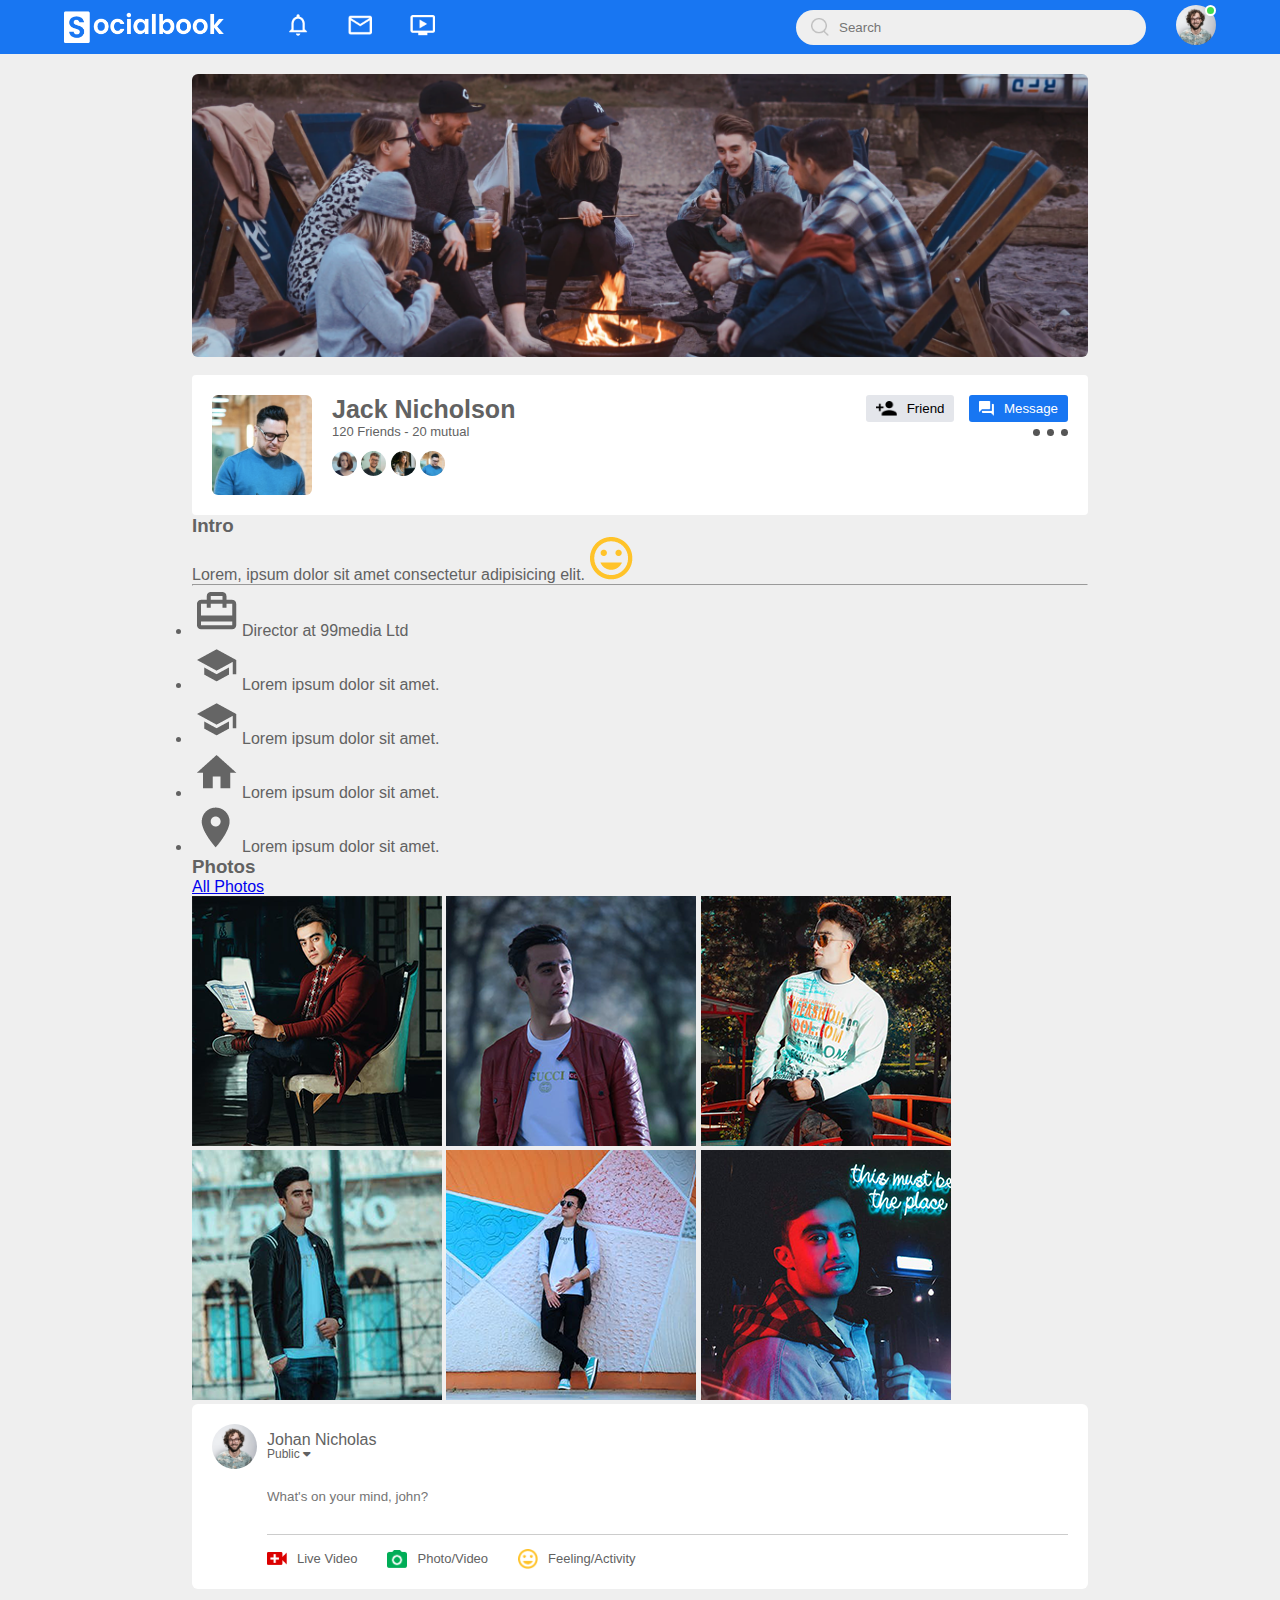
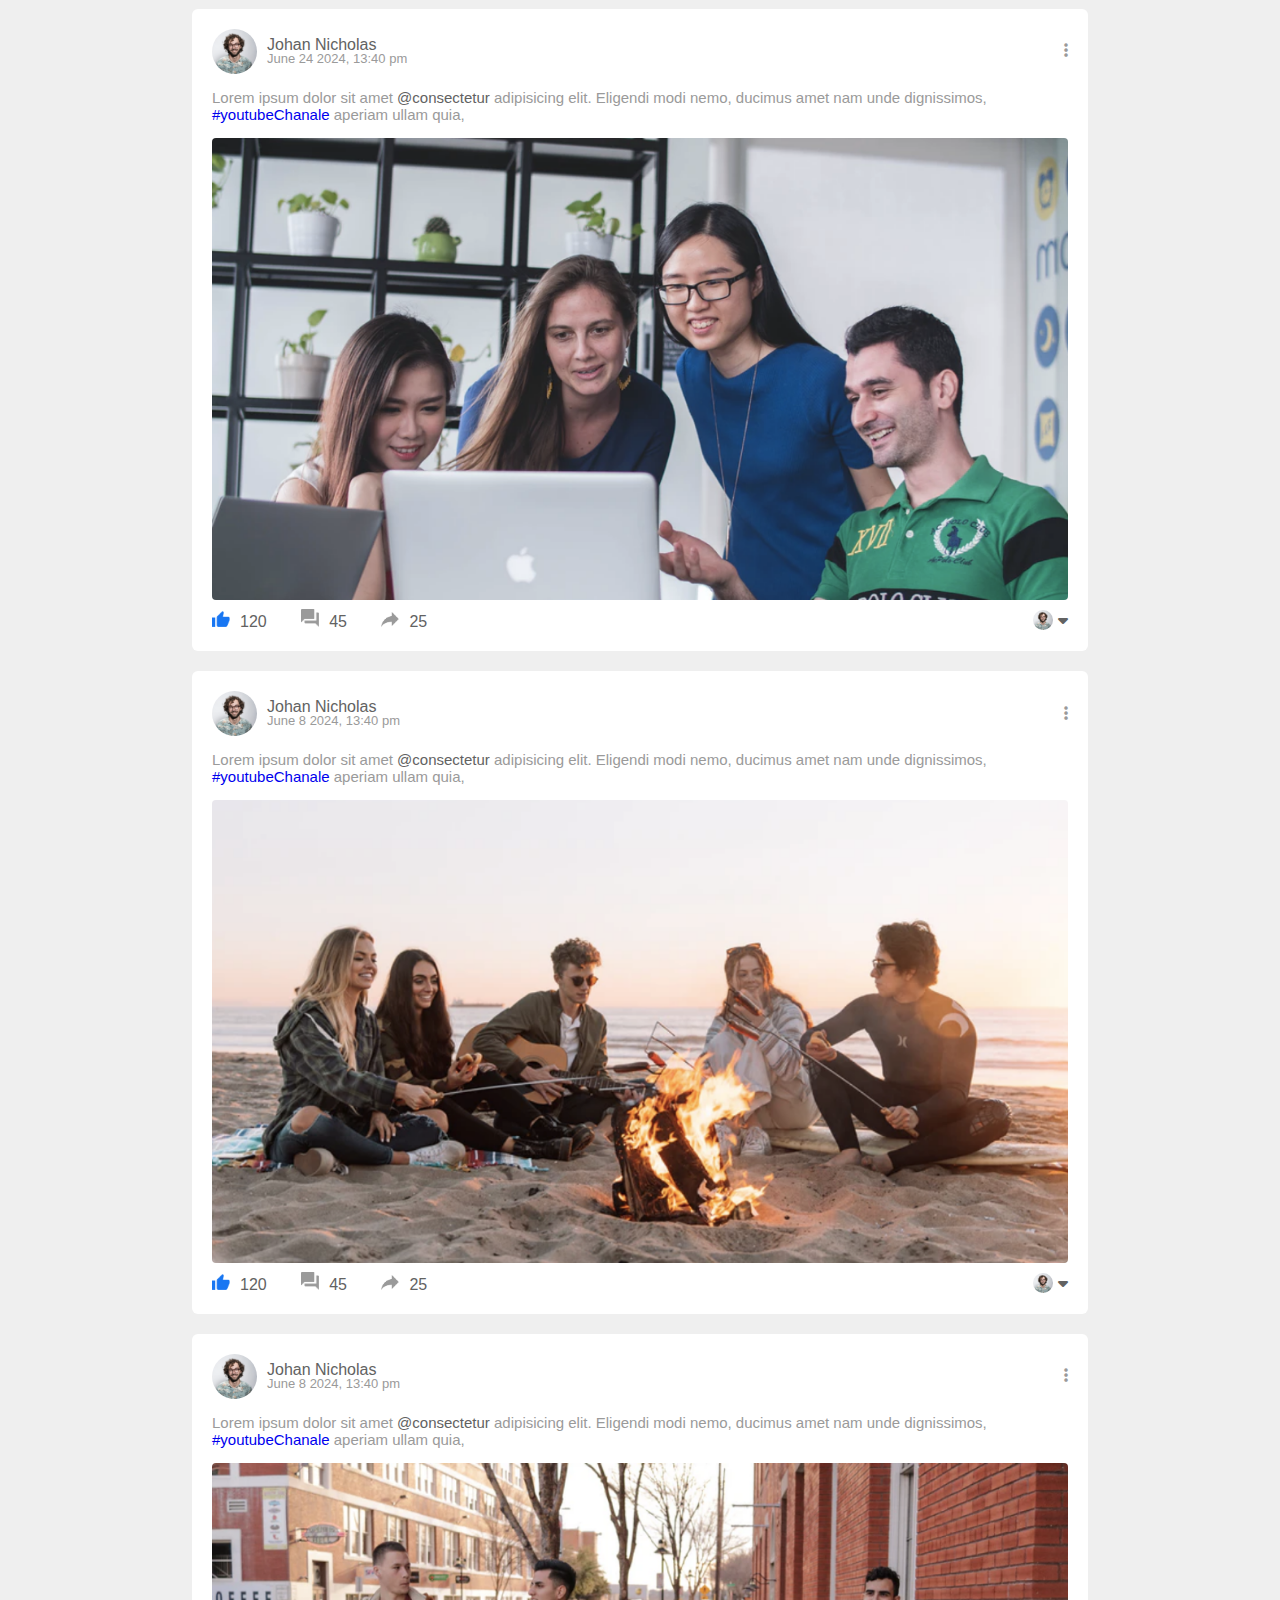
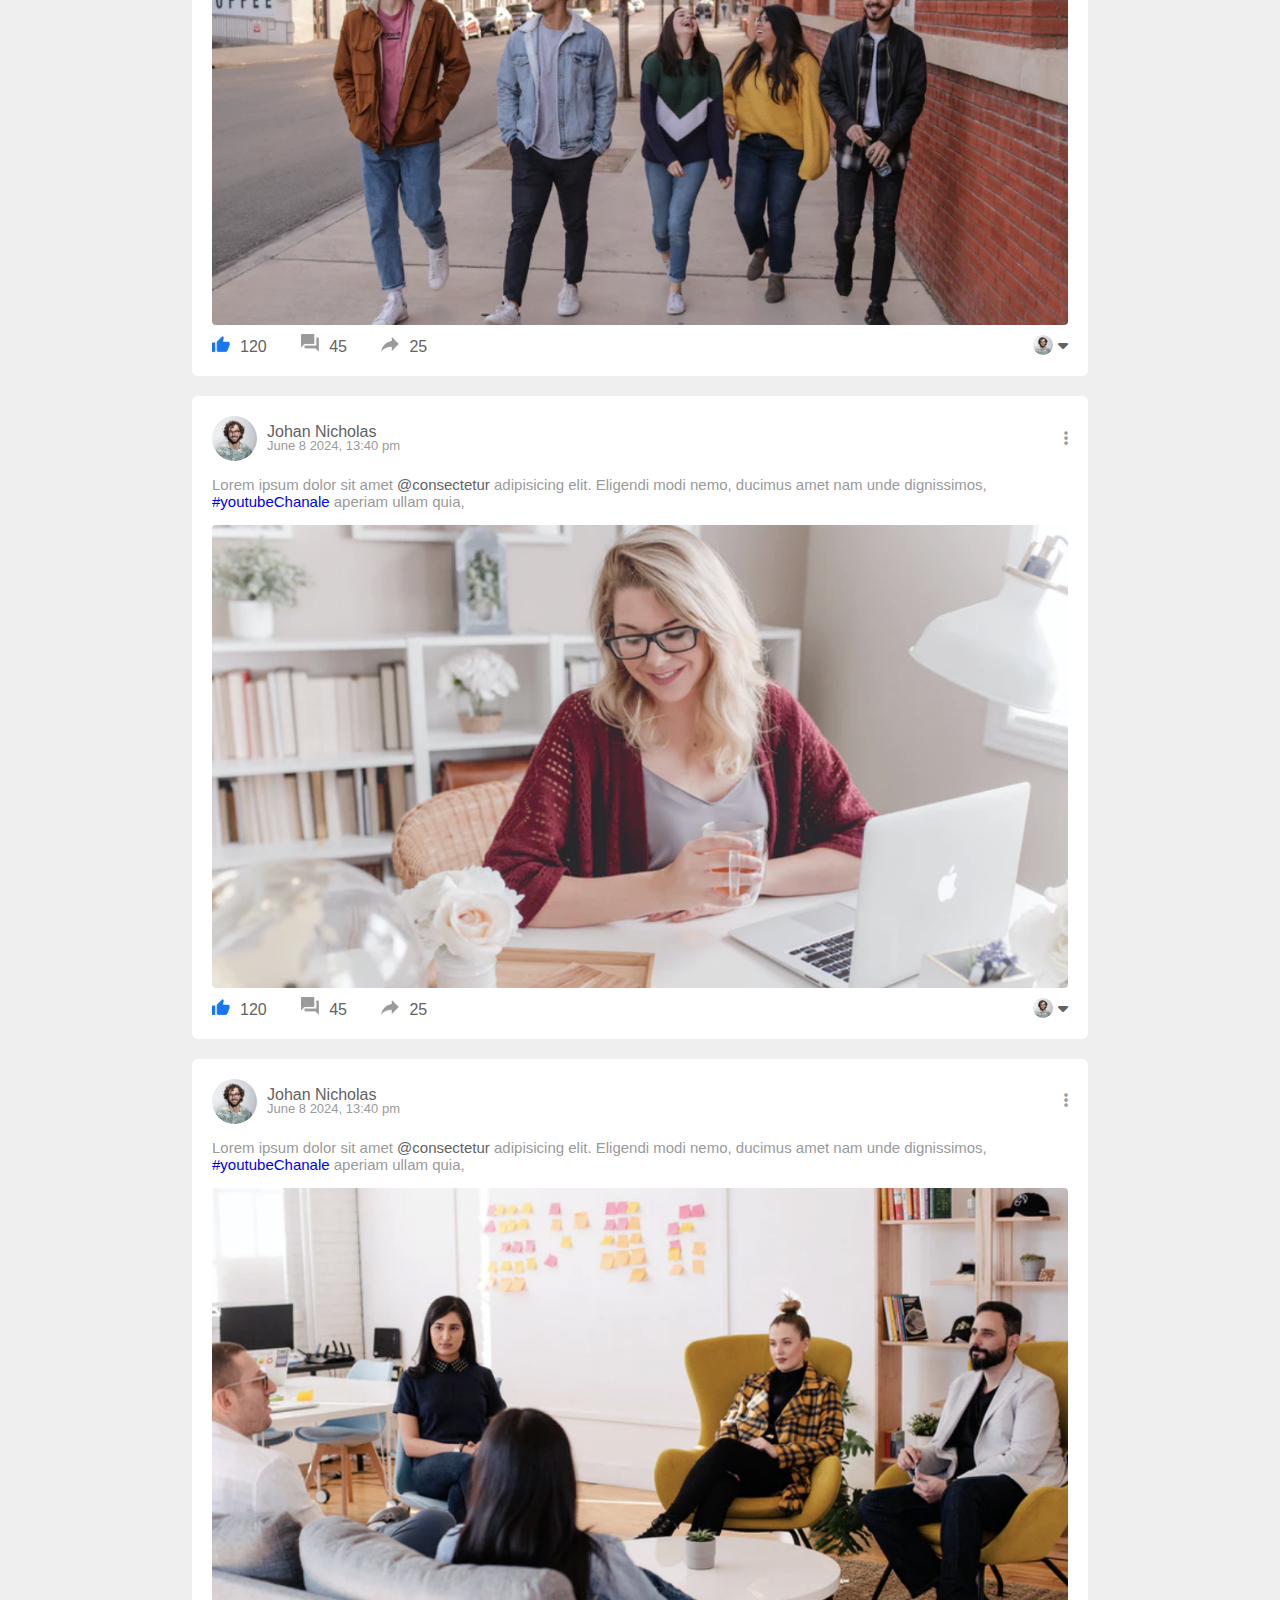
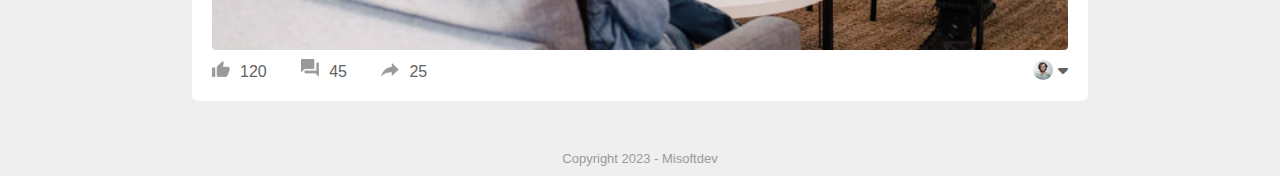
==== profile.html @ ec177a95 "Update profile.html" ====
<!DOCTYPE html>
<html lang="en">
  <head>
    <meta charset="UTF-8" />
    <meta http-equiv="X-UA-Compatible" content="IE=edge" />
    <meta name="viewport" content="width=device-width, initial-scale=1.0" />
    <title>Profile Page - SocialBook</title>
    <meta
      name="description"
      content=" this is meta description for Simentic Eliment"
    />
    <meta name="keywords" content="HTML,css, Javascript, Simentic Eliment" />
    <!-- <meta http-equiv="refresh" content="0; url=https://ahzassociates.co.uk/" />
    <meta http-equiv="refresh" content="5" /> -->
    <link
      rel="stylesheet"
      href="https://cdnjs.cloudflare.com/ajax/libs/font-awesome/6.4.0/css/all.min.css"
      crossorigin="anonymous"
      referrerpolicy="no-referrer"
    />
    <link rel="stylesheet" href="style.css" />
  </head>
  <body>
    <header>
      <nav>
        <div class="nav__left">
          <img src="images/logo.png" class="logo" />
          <ul>
            <li><img src="images/notification.png" /></li>
            <li><img src="images/inbox.png" /></li>
            <li><img src="images/video.png" /></li>
          </ul>
        </div>
        <div class="nav__right">
          <div class="search__box">
            <img src="images/search.png" />
            <input type="text" placeholder="Search" />
          </div>
          <div class="nav__user-icon online" onclick="settingsMenuToggle()">
            <img src="images/profile-pic.png" alt="" />
          </div>
        </div>
        <!-- Setting section Menu-->
        <div class="settings__menu">
          <div id="dark__btn" class="dark__btn-on">
            <span></span>
          </div>

          <div class="setting__menu-inner">
            <div class="user__profile">
              <img src="images/profile-pic.png" alt="" />
              <div>
                <p>Johan Nicholas</p>
                <a href="#"> See Your Profile</a>
              </div>
            </div>
            <hr />
            <div class="user__profile">
              <img src="images/feedback.png" alt="" />
              <div>
                <p>Give Feedback</p>
                <a href="#">Hepl Us to improve the new Design</a>
              </div>
            </div>
            <hr />

            <div class="settings__links">
              <img src="images/setting.png" class="settings__icon" />
              <a href="#"
                >Settings & Privacy
                <img src="images/arrow.png" width="10px" alt=""
              /></a>
            </div>

            <div class="settings__links">
              <img src="images/help.png" class="settings__icon" />
              <a href="#"
                >Help & Support <img src="images/arrow.png" width="10px" alt=""
              /></a>
            </div>

            <div class="settings__links">
              <img src="images/display.png" class="settings__icon" />
              <a href="#"
                >Display & Accessibility
                <img src="images/arrow.png" width="10px" alt=""
              /></a>
            </div>

            <div class="settings__links">
              <img src="images/logout.png" class="settings__icon" />
              <a href="#"
                >Logout <img src="images/arrow.png" width="10px" alt=""
              /></a>
            </div>
          </div>
        </div>
      </nav>
    </header>

    <!-- Profile Page -->
    <div class="profile__container">
      <img src="images/cover.png" class="cover_img" />
      <div class="profile_details">
        <div class="pd_left">
          <div class="pd-row">
            <img src="images/profile.png" class="pd-image" />
            <div class="">
              <h3>Jack Nicholson</h3>
              <p>120 Friends - 20 mutual</p>
              <img src="images/member-1.png" alt="" />
              <img src="images/member-2.png" alt="" />
              <img src="images/member-3.png" alt="" />
              <img src="images/member-4.png" alt="" />
            </div>
          </div>
        </div>
        <div class="pd_right">
          <button type="button">
            <img src="images/add-friends.png" alt="" />Friend
          </button>
          <button type="button">
            <img src="images/message.png" alt="" /> Message
          </button>
          <br />
          <a href="#"><img src="images/more.png" /></a>
        </div>
      </div>

      <div class="profile__info">
        <div class="info__col">
          <div class="profile_intro">
            <h3>Intro</h3>
            <p class="intro-text">
              Lorem, ipsum dolor sit amet consectetur adipisicing elit.
              <img src="images/feeling.png" alt="" />
            </p>
            <hr />
            <ul>
              <li>
                <img src="images/profile-job.png" alt="" />Director at 99media
                Ltd
              </li>
              <li>
                <img src="images/profile-study.png" alt="" />Lorem ipsum dolor
                sit amet.
              </li>
              <li>
                <img src="images/profile-study.png" alt="" />Lorem ipsum dolor
                sit amet.
              </li>
              <li>
                <img src="images/profile-home.png" alt="" />Lorem ipsum dolor
                sit amet.
              </li>
              <li>
                <img src="images/profile-location.png" alt="" />Lorem ipsum
                dolor sit amet.
              </li>
            </ul>
          </div>

          <div class="profile_intro">
            <div class="title-box">
              <h3>Photos</h3>
              <a href="#">All Photos</a>
            </div>
           
            <div class="photo-box">
              <div>
                <img src="images/photo1.png" alt="" />
                <img src="images/photo2.png" alt="" />
                <img src="images/photo3.png" alt="" />
                <img src="images/photo4.png" alt="" />
                <img src="images/photo5.png" alt="" />
                <img src="images/photo6.png" alt="" />
              </div>
            </div>
          </div>
        </div>

        <div class="post__col">
          <div class="write__post-container">
            <div class="user__profile">
              <img src="images/profile-pic.png" alt="" />
              <div>
                <p>Johan Nicholas</p>
                <small>Public <i class="fa-solid fa-caret-down"></i></small>
              </div>
            </div>
            <div class="post__input-container">
              <textarea
                rows="3"
                placeholder="What's on your mind, john?"
              ></textarea>
              <div class="add__post-link">
                <a href="#"
                  ><img src="images/live-video.png" alt="" />Live Video</a
                >
                <a href="#"><img src="images/photo.png" alt="" />Photo/Video</a>
                <a href="#"
                  ><img src="images/feeling.png" alt="" />Feeling/Activity</a
                >
              </div>
            </div>
          </div>
          <div class="post__container">
            <div class="post__row">
              <div class="user__profile">
                <img src="images/profile-pic.png" alt="" />
                <div>
                  <p>Johan Nicholas</p>
                  <span>June 24 2024, 13:40 pm</span>
                </div>
              </div>
              <a href="#"><i class="fa-solid fa-ellipsis-vertical"></i></a>
            </div>

            <p class="post__text">
              Lorem ipsum dolor sit amet <span>@consectetur</span> adipisicing
              elit. Eligendi modi nemo, ducimus amet nam unde dignissimos,
              <a href="#">#youtubeChanale</a> aperiam ullam quia,
            </p>
            <img src="images/feed-image-1.png" class="post-img" />

            <div class="post__row">
              <div class="activity__icons">
                <div><img src="images/like-blue.png" alt="" />120</div>
                <div><img src="images/comments.png" alt="" />45</div>
                <div><img src="images/share.png" alt="" />25</div>
              </div>
              <div class="post__profile-icons">
                <img src="images/profile-pic.png" alt="" />
                <i class="fa-solid fa-caret-down"></i>
              </div>
            </div>
          </div>

          <div class="post__container">
            <div class="post__row">
              <div class="user__profile">
                <img src="images/profile-pic.png" alt="" />
                <div>
                  <p>Johan Nicholas</p>
                  <span>June 8 2024, 13:40 pm</span>
                </div>
              </div>
              <a href="#"><i class="fa-solid fa-ellipsis-vertical"></i></a>
            </div>

            <p class="post__text">
              Lorem ipsum dolor sit amet <span>@consectetur</span> adipisicing
              elit. Eligendi modi nemo, ducimus amet nam unde dignissimos,
              <a href="#">#youtubeChanale</a> aperiam ullam quia,
            </p>
            <img src="images/feed-image-2.png" class="post-img" />

            <div class="post__row">
              <div class="activity__icons">
                <div><img src="images/like-blue.png" alt="" />120</div>
                <div><img src="images/comments.png" alt="" />45</div>
                <div><img src="images/share.png" alt="" />25</div>
              </div>
              <div class="post__profile-icons">
                <img src="images/profile-pic.png" alt="" />
                <i class="fa-solid fa-caret-down"></i>
              </div>
            </div>
          </div>
          <div class="post__container">
            <div class="post__row">
              <div class="user__profile">
                <img src="images/profile-pic.png" alt="" />
                <div>
                  <p>Johan Nicholas</p>
                  <span>June 8 2024, 13:40 pm</span>
                </div>
              </div>
              <a href="#"><i class="fa-solid fa-ellipsis-vertical"></i></a>
            </div>

            <p class="post__text">
              Lorem ipsum dolor sit amet <span>@consectetur</span> adipisicing
              elit. Eligendi modi nemo, ducimus amet nam unde dignissimos,
              <a href="#">#youtubeChanale</a> aperiam ullam quia,
            </p>
            <img src="images/feed-image-3.png" class="post-img" />

            <div class="post__row">
              <div class="activity__icons">
                <div><img src="images/like-blue.png" alt="" />120</div>
                <div><img src="images/comments.png" alt="" />45</div>
                <div><img src="images/share.png" alt="" />25</div>
              </div>
              <div class="post__profile-icons">
                <img src="images/profile-pic.png" alt="" />
                <i class="fa-solid fa-caret-down"></i>
              </div>
            </div>
          </div>
          <div class="post__container">
            <div class="post__row">
              <div class="user__profile">
                <img src="images/profile-pic.png" alt="" />
                <div>
                  <p>Johan Nicholas</p>
                  <span>June 8 2024, 13:40 pm</span>
                </div>
              </div>
              <a href="#"><i class="fa-solid fa-ellipsis-vertical"></i></a>
            </div>

            <p class="post__text">
              Lorem ipsum dolor sit amet <span>@consectetur</span> adipisicing
              elit. Eligendi modi nemo, ducimus amet nam unde dignissimos,
              <a href="#">#youtubeChanale</a> aperiam ullam quia,
            </p>
            <img src="images/feed-image-4.png" class="post-img" />

            <div class="post__row">
              <div class="activity__icons">
                <div><img src="images/like-blue.png" alt="" />120</div>
                <div><img src="images/comments.png" alt="" />45</div>
                <div><img src="images/share.png" alt="" />25</div>
              </div>
              <div class="post__profile-icons">
                <img src="images/profile-pic.png" alt="" />
                <i class="fa-solid fa-caret-down"></i>
              </div>
            </div>
          </div>

          <div class="post__container">
            <div class="post__row">
              <div class="user__profile">
                <img src="images/profile-pic.png" alt="" />
                <div>
                  <p>Johan Nicholas</p>
                  <span>June 8 2024, 13:40 pm</span>
                </div>
              </div>
              <a href="#"><i class="fa-solid fa-ellipsis-vertical"></i></a>
            </div>
            <p class="post__text">
              Lorem ipsum dolor sit amet <span>@consectetur</span> adipisicing
              elit. Eligendi modi nemo, ducimus amet nam unde dignissimos,
              <a href="#">#youtubeChanale</a> aperiam ullam quia,
            </p>
            <img src="images/feed-image-5.png" class="post-img" />

            <div class="post__row">
              <div class="activity__icons">
                <div><img src="images/like.png" alt="" />120</div>
                <div><img src="images/comments.png" alt="" />45</div>
                <div><img src="images/share.png" alt="" />25</div>
              </div>
              <div class="post__profile-icons">
                <img src="images/profile-pic.png" alt="" />
                <i class="fa-solid fa-caret-down"></i>
              </div>
            </div>
          </div>
        </div>
      </div>
    </div>

    <footer>
      <div class="footer">
        <p>Copyright 2023 - Misoftdev</p>
      </div>
    </footer>

    <script src="script.js"></script>
  </body>
</html>
---- style.css ----
* {
  margin: 0;
  padding: 0;
  box-sizing: border-box;
  font-family: "poppins", sans-serif;
}
:root {
  --body-color: #efefef;
  --nav-color: #1876f2;
  --bg-color: #fff;
  --gray-color: #626262;
}
.dark__theme {
  --body-color: #0a0a0a;
  --nav-color: #000;
  --bg-color: #000;
  --gray-color: #efefef;
}

body {
  background: var(--body-color);
  transition: background 0.3s;
}
nav {
  display: flex;
  align-items: center;
  justify-content: space-between;
  background: var(--nav-color);
  padding: 5px 5%;
  position: sticky;
  top: 0;
  z-index: 999;
}
.logo {
  width: 160px;
  margin-right: 45px;
}
.nav__left,
.nav__right {
  display: flex;
  align-items: center;
}
.nav__left ul li {
  list-style: none;
  display: inline-block;
}
.nav__left ul li img {
  width: 28px;
  margin: 0 15px;
}
.nav__user-icon img {
  width: 40px;
  border-radius: 50%;
  cursor: pointer;
}
.search__box {
  background: var(--body-color);
  width: 350px;
  border-radius: 20px;
  display: flex;
  align-items: center;
  padding: 0 15px;
}
.search__box img {
  width: 18px;
}
.search__box input {
  width: 100%;
  background: transparent;
  padding: 10px;
  outline: none;
  border: 0;
}
.nav__user-icon {
  margin-left: 30px;
}
.online {
  position: relative;
}
.online::after {
  content: "";
  width: 7px;
  height: 7px;
  border: 2px solid #fff;
  border-radius: 50%;
  background: #41db51;
  position: absolute;
  top: 0;
  right: 0;
}
.container {
  display: flex;
  justify-content: space-between;
  padding: 13px 5%;
}
.left__sidebar {
  flex-basis: 25%;
  position: sticky;
  top: 70px;
  align-self: flex-start;
}
.right__sidebar {
  background: var(--bg-color);
  flex-basis: 25%;
  position: sticky;
  top: 70px;
  align-self: flex-start;
  padding: 20px;
  border-radius: 4px;
  color: var(--gray-color);
}
.main__content {
  width: 47%;
}
.imp__links a,
.shortcut__links a {
  text-decoration: none;
  display: flex;
  align-items: center;
  margin-bottom: 30px;
  color: var(--gray-color);
  width: fit-content;
}
.imp__links a img {
  width: 25px;
  margin-right: 15px;
}
.imp__links a:last-child {
  color: var(--nav-color);
}
.imp__links {
  border-bottom: 1px solid #ccc;
}
.shortcut__links a img {
  width: 40px;
  border-radius: 4px;
  margin-right: 15px;
}
.shortcut__links p {
  margin: 25px 0;
  color: var(--gray-color);
  font-weight: 500;
}
.sidbar__title {
  display: flex;
  align-items: center;
  justify-content: space-between;
  margin-bottom: 18px;
}
.right__sidebar h4 {
  font-weight: 600;
  font-size: 16px;
}
.sidbar__title a {
  text-decoration: none;
  color: #1876f2;
  font-size: 12px;
}
.event {
  display: flex;
  font-size: 14px;
  margin-bottom: 20px;
}
.left__event {
  border-radius: 10px;
  height: 65px;
  width: 65px;
  margin-right: 15px;
  padding-top: 10px;
  text-align: center;
  position: relative;
  overflow: hidden;
  box-shadow: 0 0 10px rgba(0, 0, 0, 0.1);
}
.event p {
  font-size: 12px;
}
.event a {
  font-size: 12px;
  text-decoration: none;
  color: #1876f2;
}
.left__event span {
  position: absolute;
  bottom: 0;
  left: 0;
  width: 100%;
  background: #1876f2;
  color: var(--bg-color);
  font-size: 10px;
  padding: 4px 0;
}
.sidbar__ads {
  width: 100%;
  margin-bottom: 20px;
  border-radius: 4px;
}
.online__list {
  display: flex;
  align-items: center;
  margin-bottom: 20px;
}
.online__list .online img {
  width: 40px;
  border-radius: 50%;
}
.online__list .online {
  width: 40px;
  border-radius: 50%;
  margin-right: 15px;
}
.online__list .online::after {
  top: unset;
  bottom: 5px;
}
.story__gallery {
  display: flex;
  justify-content: space-between;
  margin-bottom: 20px;
}
.story {
  flex-basis: 18%;
  padding-top: 32%;
  position: relative;
  background-position: center;
  background-size: cover;
  border-radius: 10px;
}
.story img {
  position: absolute;
  width: 45px;
  border-radius: 50%;
  top: 10px;
  left: 10px;
  border: 5px solid #1876f2;
}
.story p {
  position: absolute;
  bottom: 10px;
  width: 100%;
  text-align: center;
  color: var(--bg-color);
  font-size: 14px;
}
.story-1 {
  background-image: linear-gradient(transparent, rgba(0, 0, 0, 0.5)),
    url(images/status-1.png);
}
.story-2 {
  background-image: linear-gradient(transparent, rgba(0, 0, 0, 0.5)),
    url(images/status-2.png);
}
.story-3 {
  background-image: linear-gradient(transparent, rgba(0, 0, 0, 0.5)),
    url(images/status-3.png);
}
.story-4 {
  background-image: linear-gradient(transparent, rgba(0, 0, 0, 0.5)),
    url(images/status-4.png);
}
.story-5 {
  background-image: linear-gradient(transparent, rgba(0, 0, 0, 0.5)),
    url(images/status-5.png);
}
.story.story-1 img {
  top: unset;
  left: 50%;
  bottom: 40px;
  transform: translate(-50%);
  border: 0;
  width: 35px;
}
.write__post-container {
  width: 100%;
  background: var(--bg-color);
  border-radius: 6px;
  padding: 20px;
  color: var(--gray-color);
}
.user__profile {
  display: flex;
  align-items: center;
}
.user__profile img {
  width: 45px;
  border-radius: 50%;
  margin-right: 10px;
}
.user__profile p {
  margin-bottom: -5px;
  font-weight: 500;
  color: var(--gray-color);
}
.user__profile small {
  font-size: 12px;
}
.post__input-container {
  padding-left: 55px;
  padding-top: 20px;
}
.post__input-container textarea {
  width: 100%;
  border: 0;
  outline: 0;
  border-bottom: 1px solid #ccc;
  background: transparent;
  resize: none;
}
.add__post-link {
  display: flex;
  margin-top: 10px;
}
.add__post-link a {
  text-decoration: none;
  display: flex;
  align-items: center;
  color: var(--gray-color);
  margin-right: 30px;
  font-size: 13px;
}
.add__post-link img {
  width: 20px;
  margin-right: 10px;
}
.post__container {
  width: 100%;
  background: var(--bg-color);
  border-radius: 6px;
  padding: 20px;
  color: var(--gray-color);
  margin: 20px 0;
}
.user__profile span {
  font-size: 13px;
  color: #9a9a9a;
}
.post__text {
  color: #9a9a9a;
  margin: 15px 0;
  font-size: 15px;
}
.post__text span {
  color: var(--gray-color);
  font-weight: 500;
}
.post__text a {
  text-decoration: none;
}
.post-img {
  width: 100%;
  border-radius: 4px;
  margin-bottom: 5px;
}
.post__row {
  display: flex;
  align-items: center;
  justify-content: space-between;
}
.activity__icons div img {
  width: 18px;
  margin-right: 10px;
}
.activity__icons div {
  display: inline;
  align-items: center;
  margin-right: 30px;
}
.post__profile-icons {
  display: flex;
  align-items: center;
}
.post__profile-icons img {
  width: 20px;
  border-radius: 50%;
  margin-right: 5px;
}
.post__row a {
  color: #9a9a9a;
}
.load__more-btn {
  display: block;
  margin: auto;
  cursor: pointer;
  padding: 5px 10px;
  border: 1px solid #9a9a9a;
  color: var(--gray-color);
  background: transparent;
  border-radius: 4px;
}
.footer {
  text-align: center;
  color: #9a9a9a;
  padding: 10px 20px;
  font-size: 13px;
}
.settings__menu {
  position: absolute;
  width: 90%;
  max-width: 350px;
  /* height: 500px; */
  background: var(--bg-color);
  box-shadow: 0 0 10px rgba(0, 0, 0, 0.4);
  border-radius: 4px;
  overflow: hidden;
  top: 108%;
  right: 5%;
  max-height: 0;
  transition: max-height 0.3s;
}
.settings__menu-height {
  max-height: 450px;
}
.settings__menu hr {
  border: 0;
  height: 1px;
  background: #9a9a9a;
  margin: 15px 0;
}
.user__profile a {
  font-size: 12px;
  color: var(--nav-color);
  text-decoration: none;
}
.setting__menu-inner {
  padding: 20px;
}
.settings__links {
  display: flex;
  align-items: center;
  margin: 15px 0;
}
.settings__links .settings__icon {
  width: 38px;
  margin-right: 10px;
  border-radius: 50%;
}
.settings__links a {
  text-decoration: none;
  display: flex;
  flex: 1;
  align-items: center;
  justify-content: space-between;
  color: var(--gray-color);
}
#dark__btn {
  position: absolute;
  top: 20px;
  right: 20px;
  background: #ccc;
  width: 45px;
  border-radius: 15px;
  padding: 2px 3px;
  cursor: pointer;
  display: flex;
  transition: padding-left 0.5s, background 0.5s;
}
#dark__btn span {
  width: 18px;
  height: 18px;
  background: #fff;
  border-radius: 50%;
  display: inline-block;
}
#dark__btn.dark__btn-on {
  padding-left: 23px;
  background: #0f0f0f;
}

/* Profile Page CSS Heere */
.profile__container {
  padding: 20px 15%;
  color: var(--gray-color);
}
.cover_img {
  width: 100%;
  border-radius: 6px;
  margin-bottom: 14px;
}
.profile_details {
  background: var(--bg-color);
  padding: 20px;
  border-radius: 4px;
  display: flex;
  align-items: flex-start;
  justify-content: space-between;
}
.pd-row {
  display: flex;
  align-items: flex-start;
}
.pd-image {
  width: 100px;
  margin-right: 20px;
  border-radius: 6px;
}
.pd-row div h3 {
  font-size: 25px;
  font-weight: 600;
}
.pd-row div p {
  font-size: 13px;
}
.pd-row div img {
  width: 25px;
  border-radius: 50%;
  margin-top: 12px;
}
.pd_right button {
  background: #1876f2;
  bottom: 0;
  outline: 0;
  padding: 6px 10px;
  display: inline-flex;
  align-items: center;
  color: #fff;
  border-radius: 3px;
  margin-left: 10px;
  cursor: pointer;
  border: none;
}
.pd_right button img {
  height: 15px;
  margin-right: 10px;
}
.pd_right button:first-child {
  background: #e4e6eb;
  color: #000;
}
.pd_right {
  text-align: right;
}
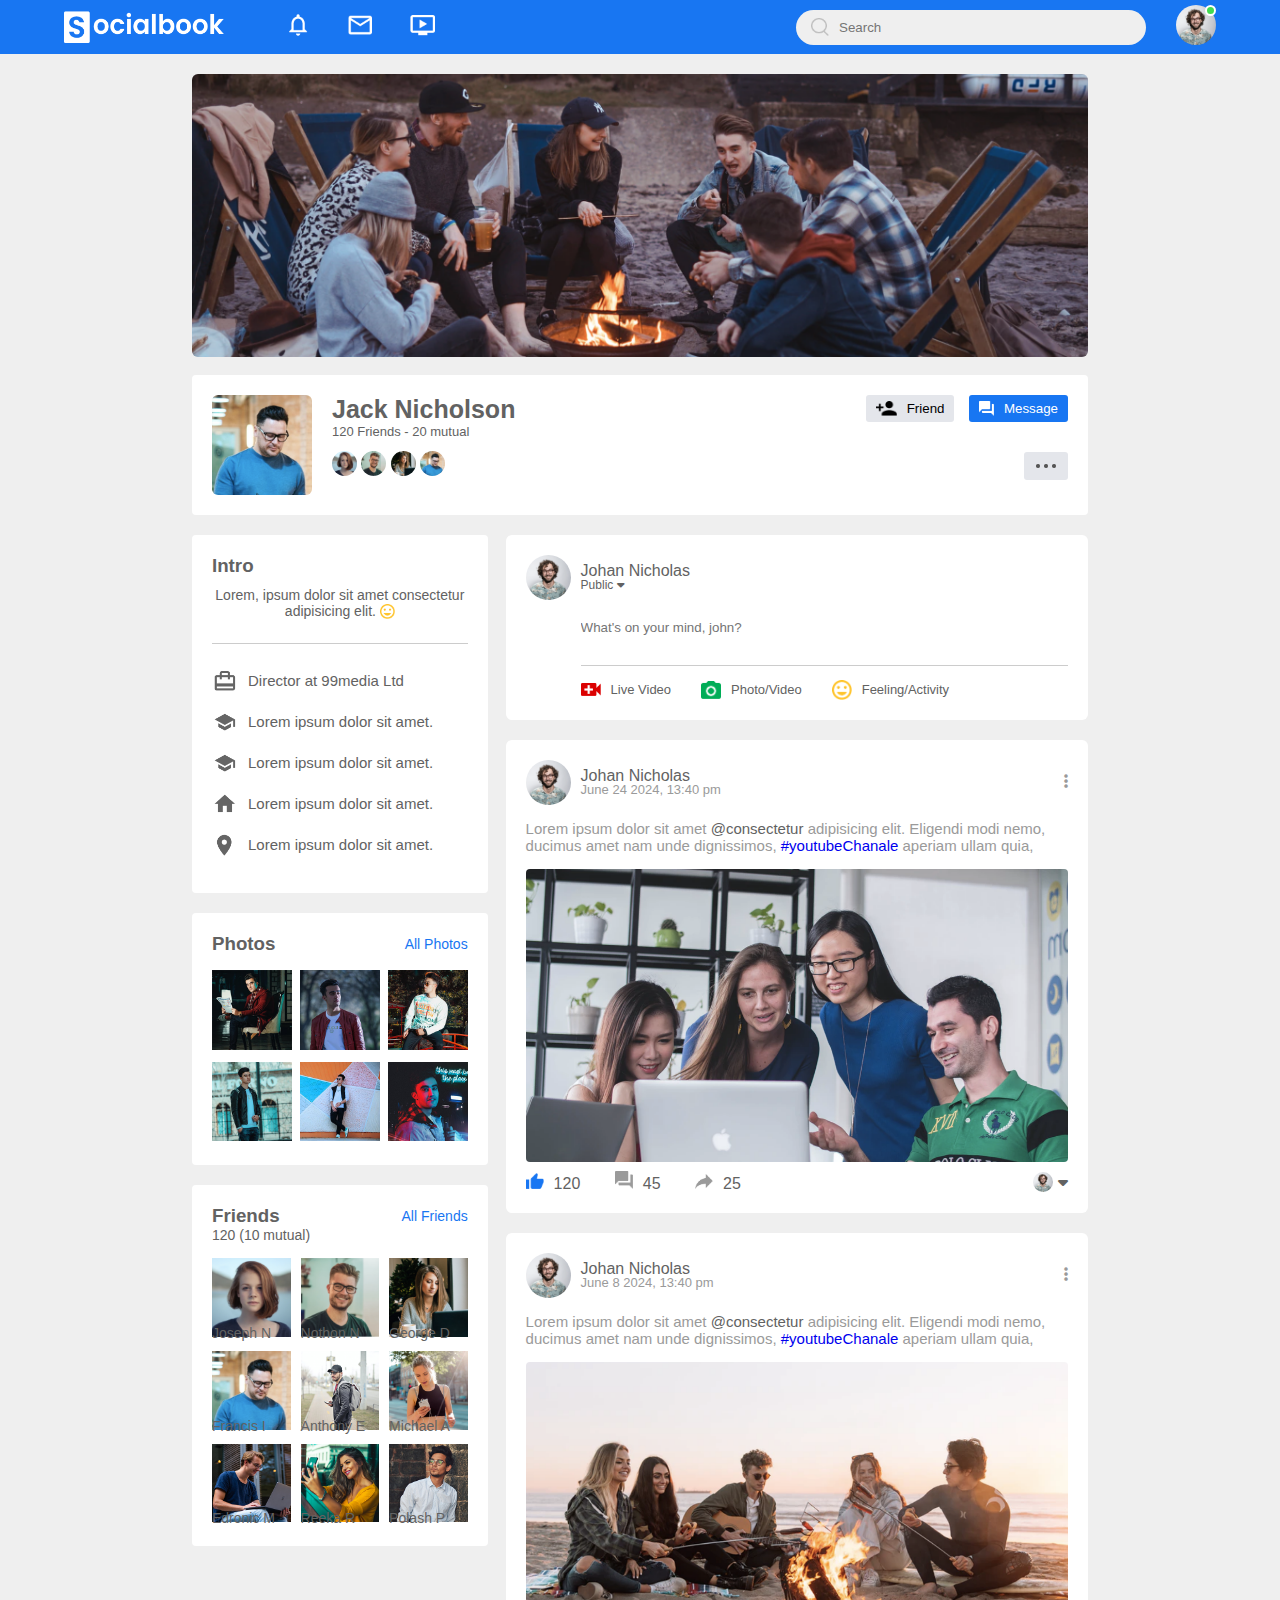
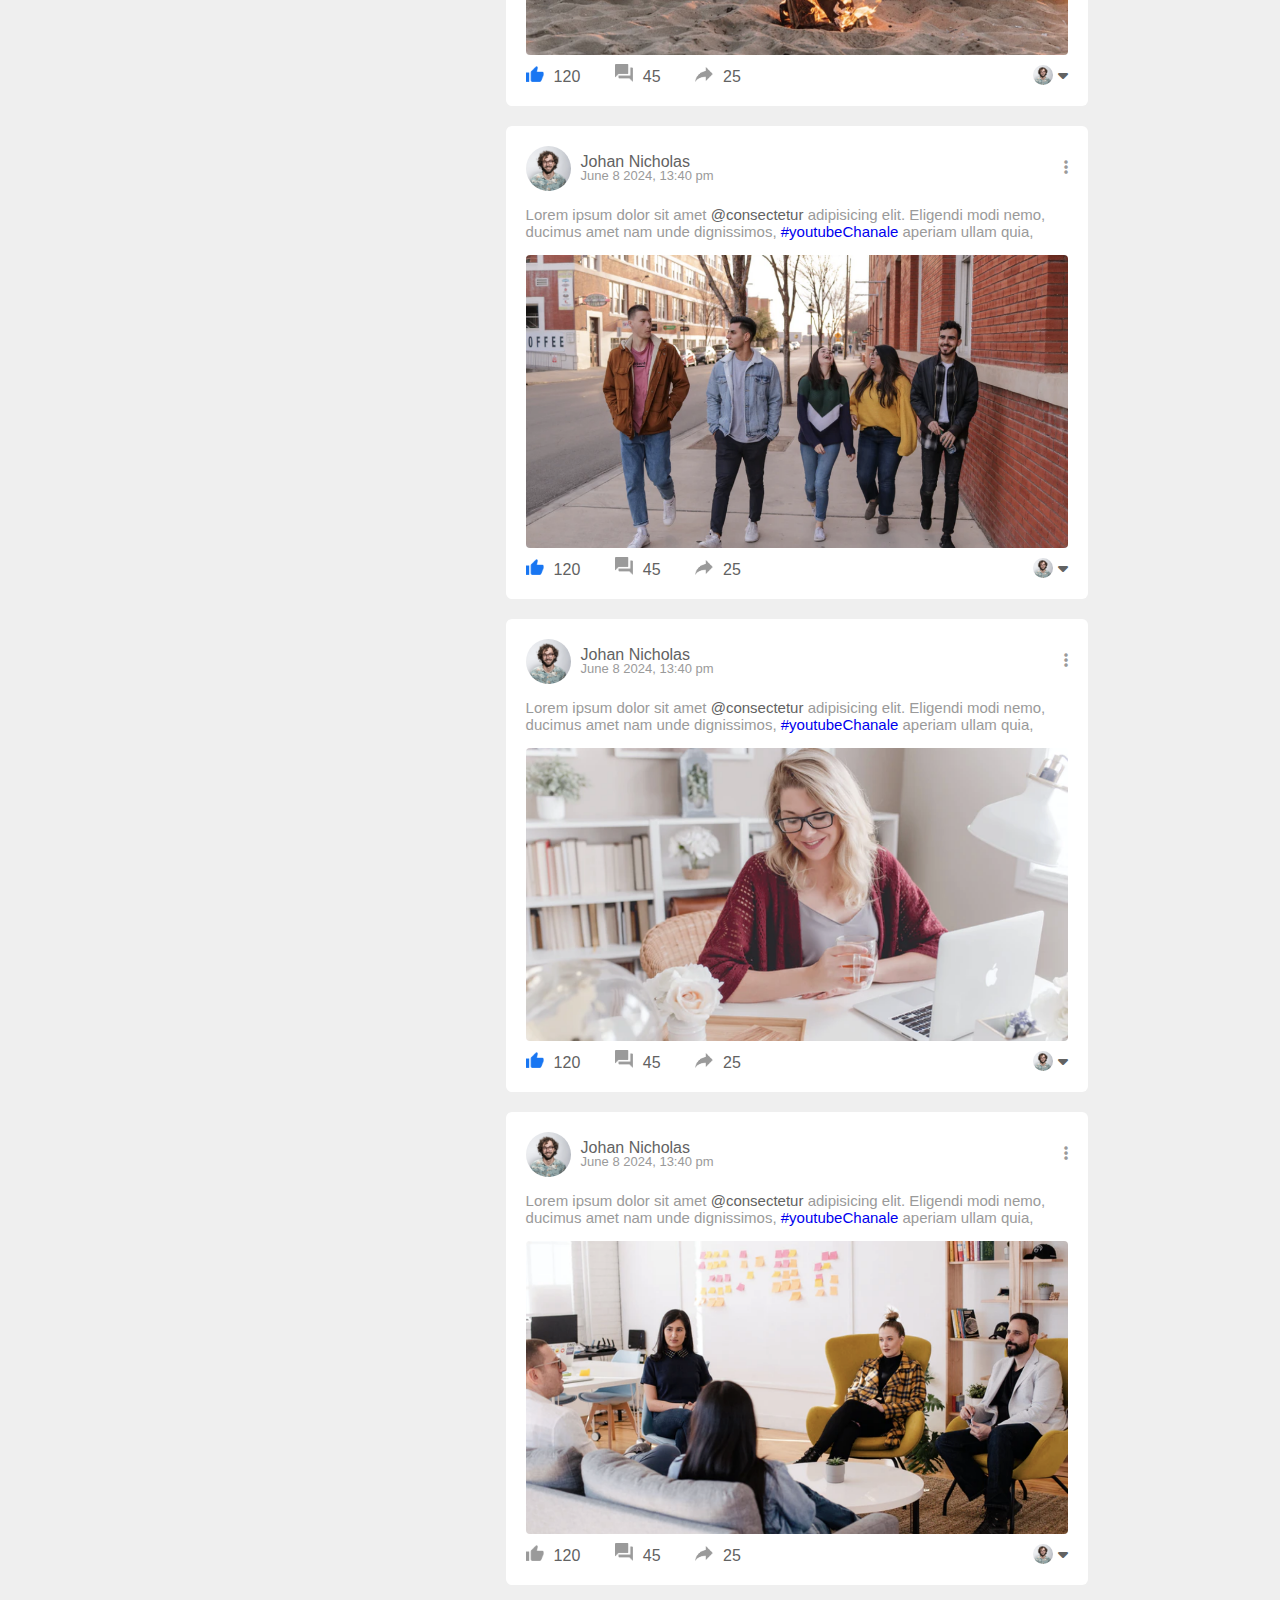
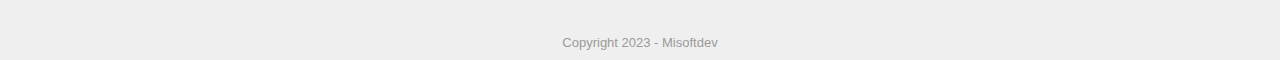
==== commit 5270c737: "Update profile.html" ====
--- a/profile.html
+++ b/profile.html
@@ -165,18 +165,76 @@
               <h3>Photos</h3>
               <a href="#">All Photos</a>
             </div>
-           
+
             <div class="photo-box">
-              <div>
-                <img src="images/photo1.png" alt="" />
-                <img src="images/photo2.png" alt="" />
-                <img src="images/photo3.png" alt="" />
-                <img src="images/photo4.png" alt="" />
-                <img src="images/photo5.png" alt="" />
-                <img src="images/photo6.png" alt="" />
-              </div>
-            </div>
-          </div>
+              <div><img src="images/photo1.png" alt="" /></div>
+              <div><img src="images/photo2.png" alt="" /></div>
+              <div><img src="images/photo3.png" alt="" /></div>
+              <div><img src="images/photo4.png" alt="" /></div>
+              <div><img src="images/photo5.png" alt="" /></div>
+              <div><img src="images/photo6.png" alt="" /></div>
+            </div>
+          </div>
+          <div class="profile_intro">
+            <div class="title-box">
+              <h3>Friends</h3>
+              <a href="#">All Friends</a>
+            </div>
+            <p>120 (10 mutual)</p>
+            <div class="friend-box">
+              <div>
+                <img src="images/member-1.png" alt="" />
+                <p>Joseph N</p>
+              </div>
+              <div>
+                <img src="images/member-2.png" alt="" />
+                <p>Nothon N</p>
+              </div>
+              <div>
+                <img src="images/member-3.png" alt="" />
+                <p>George D</p>
+              </div>
+              <div>
+                <img src="images/member-4.png" alt="" />
+                <p>Francis I</p>
+              </div>
+              <div>
+                <img src="images/member-5.png" alt="" />
+                <p>Anthony E</p>
+              </div>
+              <div>
+                <img src="images/member-6.png" alt="" />
+                <p>Michael A</p>
+              </div>
+              <div>
+                <img src="images/member-7.png" alt="" />
+                <p>Edronic M</p>
+              </div>
+              <div>
+                <img src="images/member-8.png" alt="" />
+                <p>Reeka R</p>
+              </div>
+              <div>
+                <img src="images/member-9.png" alt="" />
+                <p>Polash P</p>
+              </div>
+            </div>
+          </div>
+          <!-- <div class="profile_intro">
+            <div class="title-box">
+              <h3>Photos</h3>
+              <a href="#">All Photos</a>
+            </div>
+
+            <div class="photo-box">
+              <div><img src="images/photo1.png" alt="" /></div>
+              <div><img src="images/photo2.png" alt="" /></div>
+              <div><img src="images/photo3.png" alt="" /></div>
+              <div><img src="images/photo4.png" alt="" /></div>
+              <div><img src="images/photo5.png" alt="" /></div>
+              <div><img src="images/photo6.png" alt="" /></div>
+            </div>
+          </div> -->
         </div>
 
         <div class="post__col">
--- a/style.css
+++ b/style.css
@@ -507,7 +507,7 @@
 }
 .pd_right button {
   background: #1876f2;
-  bottom: 0;
+  /* bottom: 0; */
   outline: 0;
   padding: 6px 10px;
   display: inline-flex;
@@ -516,7 +516,7 @@
   border-radius: 3px;
   margin-left: 10px;
   cursor: pointer;
-  border: none;
+  border: 0;
 }
 .pd_right button img {
   height: 15px;
@@ -529,3 +529,101 @@
 .pd_right {
   text-align: right;
 }
+.pd_right a {
+  background: #e4e6eb;
+  border-radius: 3px;
+  padding: 12px;
+  display: inline-flex;
+  margin-top: 30px;
+}
+.pd_right a img {
+  width: 20px;
+}
+.profile__info {
+  display: flex;
+  align-items: flex-start;
+  justify-content: space-between;
+  margin-top: 20px;
+}
+.info__col {
+  flex-basis: 33%;
+}
+.post__col {
+  flex-basis: 65%;
+}
+.profile_intro {
+  background: var(--bg-color);
+  padding: 20px;
+  margin-bottom: 20px;
+  border-radius: 4px;
+}
+.profile_intro h3 {
+  font-weight: 600;
+}
+.intro-text {
+  text-align: center;
+  margin: 10px 0;
+  font-size: 15px;
+}
+.intro-text img {
+  width: 15px;
+  margin-bottom: -3px;
+}
+.profile_intro hr {
+  border: 0;
+  height: 1px;
+  background: #ccc;
+  margin: 24px 0;
+}
+.profile_intro ul li {
+  list-style: none;
+  font-size: 15px;
+  margin: 15px 0;
+  display: flex;
+  align-items: center;
+}
+.profile_intro ul li img {
+  width: 26px;
+  margin-right: 10px;
+}
+.title-box {
+  display: flex;
+  align-items: center;
+  justify-content: space-between;
+}
+.title-box a {
+  text-decoration: none;
+  color: #1876f2;
+  font-size: 14px;
+}
+.photo-box {
+  display: grid;
+  grid-template-columns: repeat(3, auto);
+  grid-gap: 8px;
+  margin-top: 15px;
+}
+.photo-box div img {
+  width: 100%;
+  cursor: pointer;
+}
+.profile_intro p {
+  font-size: 14px;
+}
+.friend-box {
+  display: grid;
+  grid-template-columns: repeat(3, auto);
+  grid-gap: 10px;
+  margin-top: 15px;
+}
+.friend-box div img {
+  width: 100%;
+  cursor: pointer;
+}
+.friend-box div{
+  position: relative;
+}
+.friend-box p{
+  position: absolute;
+  bottom: 0;
+  left: 0;
+}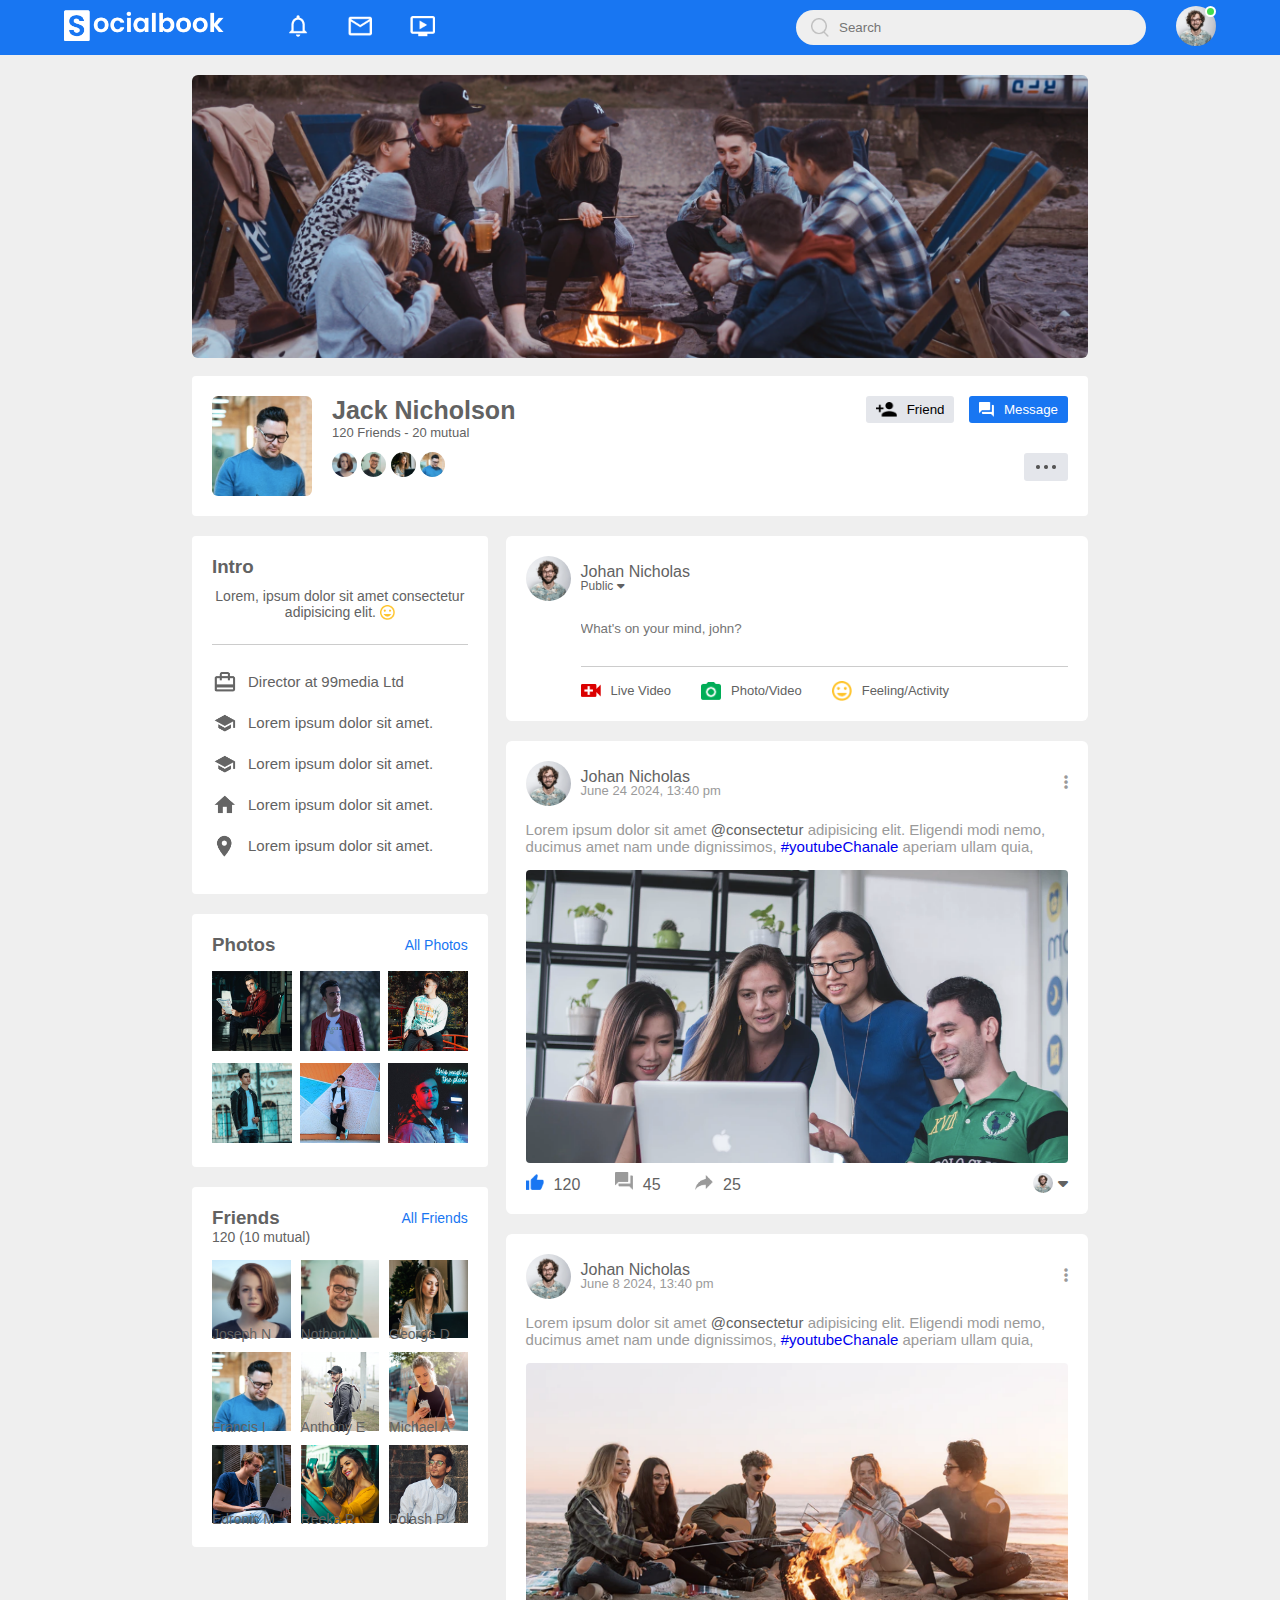
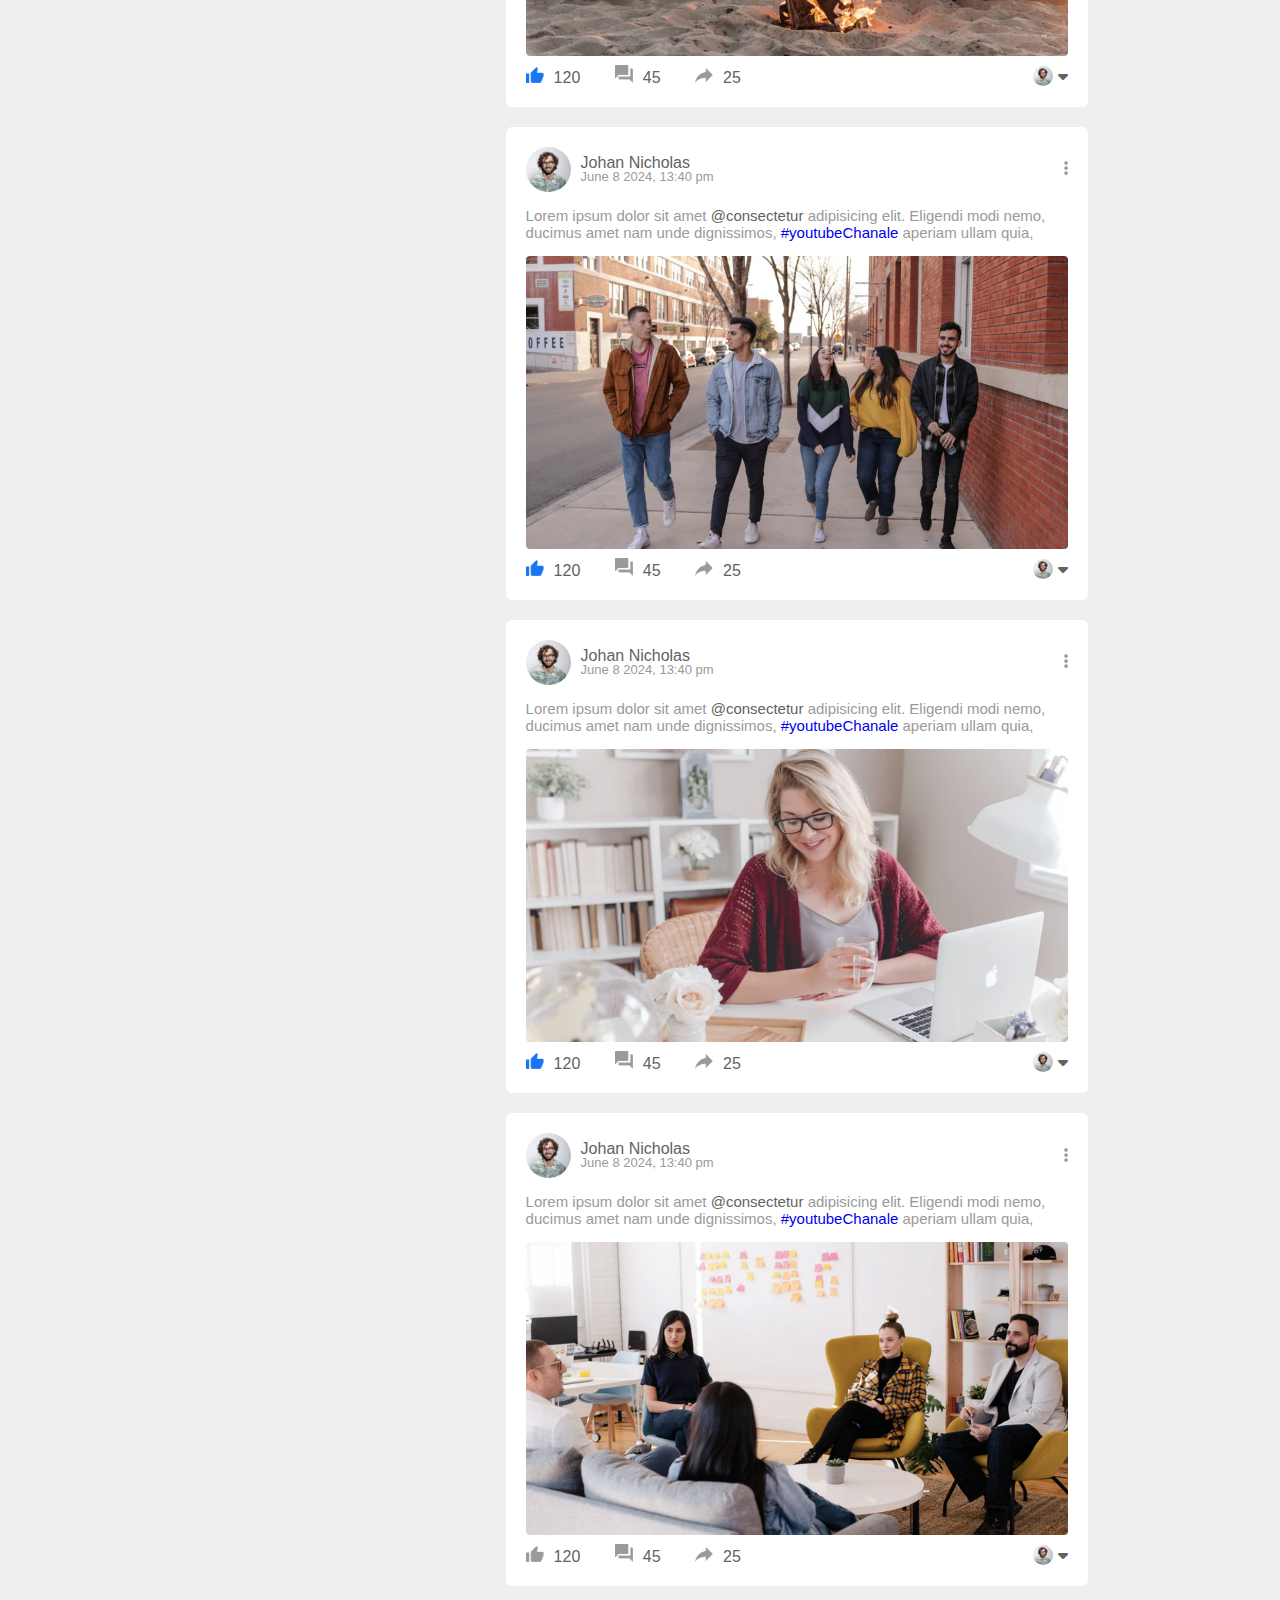
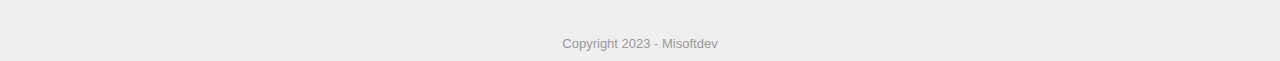
==== commit 98b572f0: "Update profile.html" ====
--- a/profile.html
+++ b/profile.html
@@ -24,7 +24,7 @@
     <header>
       <nav>
         <div class="nav__left">
-          <img src="images/logo.png" class="logo" />
+          <a href="indax.html"> <img src="images/logo.png" class="logo" /></a>
           <ul>
             <li><img src="images/notification.png" /></li>
             <li><img src="images/inbox.png" /></li>
@@ -51,7 +51,7 @@
               <img src="images/profile-pic.png" alt="" />
               <div>
                 <p>Johan Nicholas</p>
-                <a href="#"> See Your Profile</a>
+                <a href="profile.html"> See Your Profile</a>
               </div>
             </div>
             <hr />
